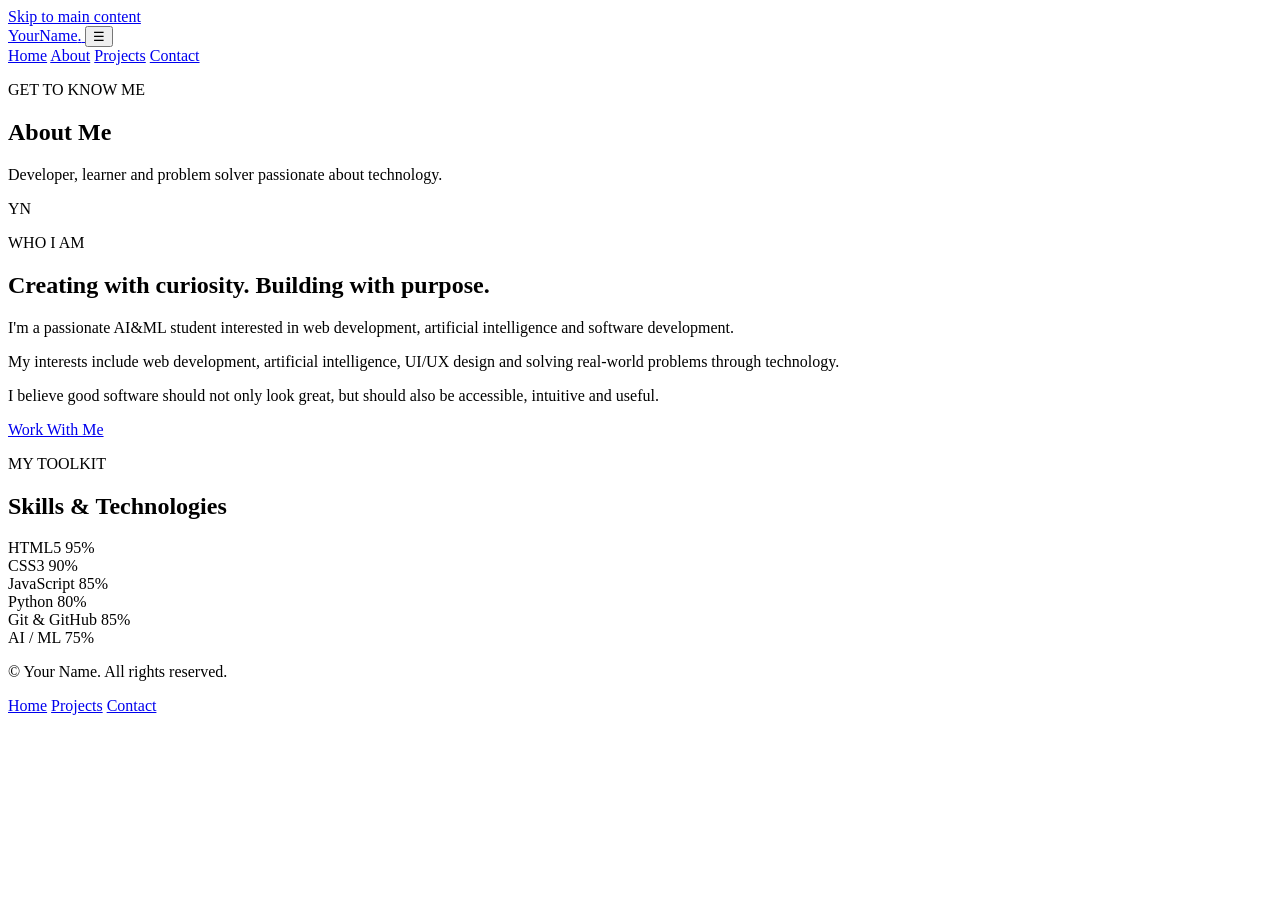
==== about.html @ 4ec587be "Add files via upload" ====
<!DOCTYPE html>
<html lang="en">
<head>

    <meta charset="UTF-8">
    <meta name="viewport" content="width=device-width, initial-scale=1.0">

    <meta name="description"
          content="Learn more about Vigneshwarane, a passionate web developer and technology enthusiast.">

    <meta name="author" content="Vigneshwaran">
    <meta name="robots" content="index, follow">

    <title>About | Vigneshwaran</title>

    <link rel="stylesheet" href="css/style.css">

</head>

<body>

<a class="skip-link" href="#main-content">
    Skip to main content
</a>

<header class="site-header">

    <div class="container nav-container">

        <a class="logo" href="index.html">
            YourName<span>.</span>
        </a>

        <button
            class="menu-toggle"
            type="button"
            aria-label="Open navigation menu"
            aria-expanded="false"
            aria-controls="primary-navigation">
            ☰
        </button>

        <nav id="primary-navigation"
             class="navigation"
             aria-label="Primary navigation">

            <a href="index.html">Home</a>
            <a class="active" href="about.html">About</a>
            <a href="projects.html">Projects</a>
            <a href="contact.html">Contact</a>

        </nav>

    </div>

</header>

<main id="main-content">

    <section class="page-hero" aria-labelledby="page-title">

        <div class="container">

            <p class="eyebrow">GET TO KNOW ME</p>

            <h1 id="page-title">
                About Me
            </h1>

            <p>
                Developer, learner and problem solver passionate
                about technology.
            </p>

        </div>

    </section>


    <section class="section">

        <div class="container about-grid">

            <div class="about-visual" aria-hidden="true">

                <div class="profile-placeholder">
                    <span>YN</span>
                </div>

            </div>

            <div class="about-content">

                <p class="eyebrow">WHO I AM</p>

                <h2>
                    Creating with curiosity.
                    Building with purpose.
                </h2>

                <p>
                    I'm a passionate AI&ML student interested in
    web development, artificial intelligence and software development.
                </p>

                <p>
                    My interests include web development, artificial
                    intelligence, UI/UX design and solving real-world
                    problems through technology.
                </p>

                <p>
                    I believe good software should not only look great,
                    but should also be accessible, intuitive and useful.
                </p>

                <a class="btn btn-primary" href="contact.html">
                    Work With Me
                </a>

            </div>

        </div>

    </section>


    <section class="section section-alt" aria-labelledby="skills-title">

        <div class="container">

            <div class="section-heading">

                <p class="eyebrow">MY TOOLKIT</p>

                <h2 id="skills-title">
                    Skills & Technologies
                </h2>

            </div>

            <div class="skills-grid">

                <div class="skill">
                    <div>
                        <span>HTML5</span>
                        <span>95%</span>
                    </div>
                    <div class="skill-bar">
                        <span style="width:95%"></span>
                    </div>
                </div>

                <div class="skill">
                    <div>
                        <span>CSS3</span>
                        <span>90%</span>
                    </div>
                    <div class="skill-bar">
                        <span style="width:90%"></span>
                    </div>
                </div>

                <div class="skill">
                    <div>
                        <span>JavaScript</span>
                        <span>85%</span>
                    </div>
                    <div class="skill-bar">
                        <span style="width:85%"></span>
                    </div>
                </div>

                <div class="skill">
                    <div>
                        <span>Python</span>
                        <span>80%</span>
                    </div>
                    <div class="skill-bar">
                        <span style="width:80%"></span>
                    </div>
                </div>

                <div class="skill">
                    <div>
                        <span>Git & GitHub</span>
                        <span>85%</span>
                    </div>
                    <div class="skill-bar">
                        <span style="width:85%"></span>
                    </div>
                </div>

                <div class="skill">
                    <div>
                        <span>AI / ML</span>
                        <span>75%</span>
                    </div>
                    <div class="skill-bar">
                        <span style="width:75%"></span>
                    </div>
                </div>

            </div>

        </div>

    </section>

</main>

<footer class="site-footer">

    <div class="container footer-content">

        <p>
            © <span id="year"></span> Your Name. All rights reserved.
        </p>

        <nav aria-label="Footer navigation">
            <a href="index.html">Home</a>
            <a href="projects.html">Projects</a>
            <a href="contact.html">Contact</a>
        </nav>

    </div>

</footer>

<script src="js/script.js"></script>

</body>
</html>
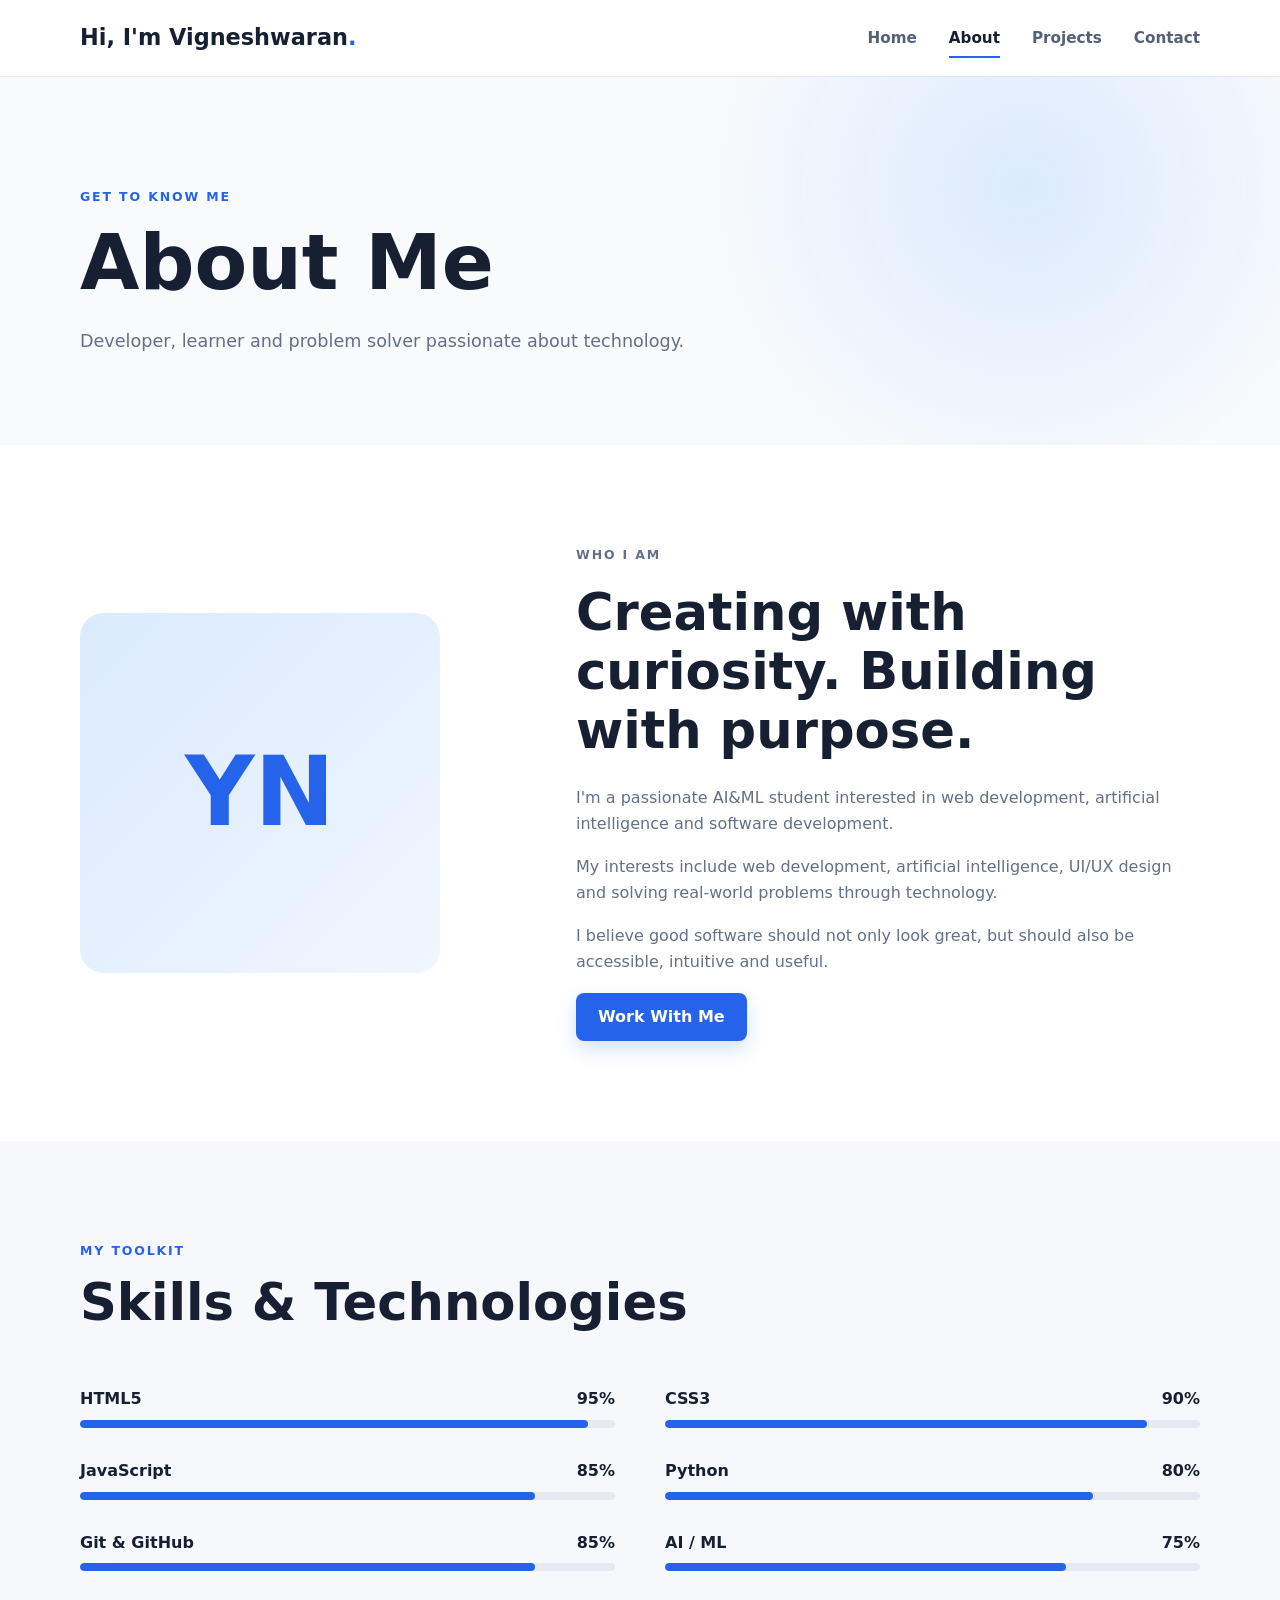
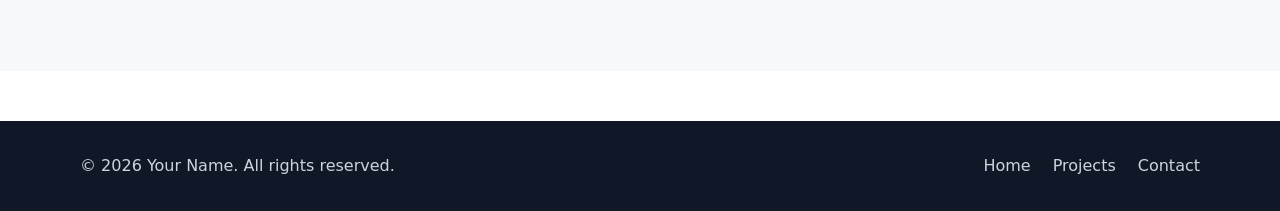
==== commit 75b5a00c: "Update about.html" ====
--- a/about.html
+++ b/about.html
@@ -28,7 +28,7 @@
     <div class="container nav-container">
 
         <a class="logo" href="index.html">
-            YourName<span>.</span>
+            Hi, I'm Vigneshwaran<span>.</span>
         </a>
 
         <button
@@ -230,4 +230,4 @@
 <script src="js/script.js"></script>
 
 </body>
-</html>+</html>
--- a/css/style.css
+++ b/css/style.css
@@ -0,0 +1,887 @@
+/* ================================
+   RESET
+================================ */
+
+* {
+    margin: 0;
+    padding: 0;
+    box-sizing: border-box;
+}
+
+html {
+    scroll-behavior: smooth;
+}
+
+body {
+    font-family: Inter, system-ui, -apple-system, BlinkMacSystemFont,
+        "Segoe UI", sans-serif;
+
+    line-height: 1.6;
+    color: #172033;
+    background: #ffffff;
+}
+
+img {
+    max-width: 100%;
+    display: block;
+}
+
+a {
+    color: inherit;
+    text-decoration: none;
+}
+
+button,
+input,
+textarea {
+    font: inherit;
+}
+
+
+/* ================================
+   ACCESSIBILITY
+================================ */
+
+.skip-link {
+    position: fixed;
+    top: -100px;
+    left: 20px;
+    z-index: 9999;
+
+    padding: 12px 18px;
+
+    background: #172033;
+    color: #ffffff;
+
+    border-radius: 6px;
+}
+
+.skip-link:focus {
+    top: 20px;
+}
+
+:focus-visible {
+    outline: 3px solid #2563eb;
+    outline-offset: 4px;
+}
+
+.visually-hidden {
+    position: absolute;
+    width: 1px;
+    height: 1px;
+    padding: 0;
+    margin: -1px;
+    overflow: hidden;
+    clip: rect(0, 0, 0, 0);
+    white-space: nowrap;
+    border: 0;
+}
+
+
+/* ================================
+   GLOBAL
+================================ */
+
+.container {
+    width: min(1120px, calc(100% - 40px));
+    margin-inline: auto;
+}
+
+.section {
+    padding: 100px 0;
+}
+
+.section-alt {
+    background: #f6f8fc;
+}
+
+.eyebrow {
+    margin-bottom: 12px;
+
+    font-size: 0.78rem;
+    font-weight: 800;
+    letter-spacing: 0.15em;
+
+    color: #2563eb;
+}
+
+h1,
+h2,
+h3 {
+    line-height: 1.15;
+}
+
+h1 {
+    font-size: clamp(2.7rem, 6vw, 5.2rem);
+}
+
+h2 {
+    font-size: clamp(2rem, 4vw, 3.2rem);
+}
+
+h3 {
+    font-size: 1.35rem;
+}
+
+
+/* ================================
+   HEADER
+================================ */
+
+.site-header {
+    position: sticky;
+    top: 0;
+    z-index: 1000;
+
+    background: rgba(255, 255, 255, 0.96);
+    border-bottom: 1px solid #e5e7eb;
+}
+
+.nav-container {
+    min-height: 76px;
+
+    display: flex;
+    align-items: center;
+    justify-content: space-between;
+}
+
+.logo {
+    font-size: 1.4rem;
+    font-weight: 900;
+}
+
+.logo span {
+    color: #2563eb;
+}
+
+.navigation {
+    display: flex;
+    align-items: center;
+    gap: 32px;
+}
+
+.navigation a {
+    position: relative;
+
+    font-size: 0.95rem;
+    font-weight: 600;
+
+    color: #536078;
+}
+
+.navigation a::after {
+    content: "";
+
+    position: absolute;
+    left: 0;
+    bottom: -8px;
+
+    width: 0;
+    height: 2px;
+
+    background: #2563eb;
+
+    transition: width 0.25s ease;
+}
+
+.navigation a:hover::after,
+.navigation a.active::after {
+    width: 100%;
+}
+
+.navigation a.active {
+    color: #172033;
+}
+
+.menu-toggle {
+    display: none;
+
+    border: 0;
+    background: transparent;
+
+    font-size: 1.7rem;
+    cursor: pointer;
+}
+
+
+/* ================================
+   HERO
+================================ */
+
+.hero {
+    min-height: calc(100vh - 76px);
+
+    display: flex;
+    align-items: center;
+
+    background:
+        radial-gradient(circle at 80% 20%, #dbeafe 0, transparent 28%),
+        #ffffff;
+}
+
+.hero-content {
+    display: grid;
+    grid-template-columns: 1.15fr 0.85fr;
+    gap: 80px;
+    align-items: center;
+}
+
+.hero h1 span {
+    display: block;
+    color: #2563eb;
+}
+
+.hero-description {
+    max-width: 620px;
+    margin: 28px 0;
+
+    font-size: 1.1rem;
+    color: #5d687d;
+}
+
+.hero-buttons {
+    display: flex;
+    gap: 14px;
+    flex-wrap: wrap;
+}
+
+
+/* ================================
+   BUTTONS
+================================ */
+
+.btn {
+    display: inline-flex;
+    align-items: center;
+    justify-content: center;
+
+    min-height: 48px;
+    padding: 0 22px;
+
+    border-radius: 8px;
+
+    font-weight: 700;
+
+    transition:
+        transform 0.2s ease,
+        box-shadow 0.2s ease;
+}
+
+.btn:hover {
+    transform: translateY(-2px);
+}
+
+.btn-primary {
+    color: #ffffff;
+    background: #2563eb;
+    box-shadow: 0 8px 20px rgba(37, 99, 235, 0.2);
+}
+
+.btn-secondary {
+    color: #172033;
+    background: #ffffff;
+    border: 1px solid #d9deea;
+}
+
+
+/* ================================
+   CODE CARD
+================================ */
+
+.code-window {
+    overflow: hidden;
+
+    border: 1px solid #dbe1ec;
+    border-radius: 14px;
+
+    background: #101827;
+
+    box-shadow: 0 25px 60px rgba(23, 32, 51, 0.15);
+}
+
+.window-bar {
+    display: flex;
+    gap: 7px;
+
+    padding: 14px;
+
+    background: #182235;
+}
+
+.window-bar span {
+    width: 10px;
+    height: 10px;
+
+    border-radius: 50%;
+    background: #738096;
+}
+
+.code-window pre {
+    padding: 28px;
+
+    overflow-x: auto;
+
+    color: #dce6f7;
+
+    font-size: 0.9rem;
+}
+
+
+/* ================================
+   STATS
+================================ */
+
+.stats {
+    border-top: 1px solid #e5e7eb;
+    border-bottom: 1px solid #e5e7eb;
+}
+
+.stats-grid {
+    display: grid;
+    grid-template-columns: repeat(3, 1fr);
+}
+
+.stat {
+    padding: 32px;
+    text-align: center;
+
+    border-right: 1px solid #e5e7eb;
+}
+
+.stat:last-child {
+    border-right: 0;
+}
+
+.stat strong {
+    display: block;
+
+    font-size: 2rem;
+}
+
+.stat span {
+    color: #6b7280;
+}
+
+
+/* ================================
+   SECTION HEADING
+================================ */
+
+.section-heading {
+    max-width: 680px;
+    margin-bottom: 55px;
+}
+
+.section-heading p:last-child {
+    margin-top: 18px;
+    color: #647087;
+}
+
+
+/* ================================
+   SERVICES
+================================ */
+
+.services-grid {
+    display: grid;
+    grid-template-columns: repeat(3, 1fr);
+    gap: 24px;
+}
+
+.service-card {
+    padding: 32px;
+
+    border: 1px solid #e1e6ef;
+    border-radius: 12px;
+
+    background: #ffffff;
+
+    transition:
+        transform 0.25s ease,
+        box-shadow 0.25s ease;
+}
+
+.service-card:hover {
+    transform: translateY(-5px);
+    box-shadow: 0 18px 40px rgba(23, 32, 51, 0.08);
+}
+
+.service-icon {
+    display: inline-flex;
+
+    width: 50px;
+    height: 50px;
+
+    align-items: center;
+    justify-content: center;
+
+    margin-bottom: 24px;
+
+    border-radius: 10px;
+
+    background: #eff6ff;
+    color: #2563eb;
+
+    font-weight: 800;
+}
+
+.service-card p {
+    margin-top: 12px;
+    color: #667085;
+}
+
+
+/* ================================
+   PAGE HERO
+================================ */
+
+.page-hero {
+    padding: 110px 0 90px;
+
+    background:
+        radial-gradient(circle at 80% 30%, #dbeafe 0, transparent 30%),
+        #f8fafc;
+}
+
+.page-hero p:last-child {
+    max-width: 650px;
+    margin-top: 20px;
+
+    color: #647087;
+    font-size: 1.1rem;
+}
+
+
+/* ================================
+   ABOUT
+================================ */
+
+.about-grid {
+    display: grid;
+    grid-template-columns: 0.8fr 1.2fr;
+    gap: 80px;
+    align-items: center;
+}
+
+.profile-placeholder {
+    aspect-ratio: 1;
+    max-width: 360px;
+
+    display: grid;
+    place-items: center;
+
+    border-radius: 24px;
+
+    background:
+        linear-gradient(135deg, #dbeafe, #eff6ff);
+
+    font-size: 6rem;
+    font-weight: 900;
+    color: #2563eb;
+}
+
+.about-content h2 {
+    margin-bottom: 25px;
+}
+
+.about-content p {
+    margin-bottom: 18px;
+    color: #647087;
+}
+
+
+/* ================================
+   SKILLS
+================================ */
+
+.skills-grid {
+    display: grid;
+    grid-template-columns: repeat(2, 1fr);
+    gap: 30px 50px;
+}
+
+.skill > div:first-child {
+    display: flex;
+    justify-content: space-between;
+
+    margin-bottom: 8px;
+
+    font-weight: 700;
+}
+
+.skill-bar {
+    height: 8px;
+
+    overflow: hidden;
+
+    border-radius: 20px;
+
+    background: #e6eaf0;
+}
+
+.skill-bar span {
+    display: block;
+    height: 100%;
+
+    border-radius: inherit;
+
+    background: #2563eb;
+}
+
+
+/* ================================
+   PROJECTS
+================================ */
+
+.projects-grid {
+    display: grid;
+    grid-template-columns: repeat(3, 1fr);
+    gap: 26px;
+}
+
+.project-card {
+    overflow: hidden;
+
+    border: 1px solid #e1e6ef;
+    border-radius: 14px;
+
+    background: #ffffff;
+
+    transition:
+        transform 0.25s ease,
+        box-shadow 0.25s ease;
+}
+
+.project-card:hover {
+    transform: translateY(-6px);
+    box-shadow: 0 20px 45px rgba(23, 32, 51, 0.1);
+}
+
+.project-image {
+    min-height: 220px;
+
+    display: grid;
+    place-items: center;
+
+    font-size: 3rem;
+    font-weight: 900;
+
+    color: #ffffff;
+}
+
+.project-one {
+    background: #1d4ed8;
+}
+
+.project-two {
+    background: #172033;
+}
+
+.project-three {
+    background: #475569;
+}
+
+.project-content {
+    padding: 28px;
+}
+
+.project-category {
+    font-size: 0.72rem;
+    font-weight: 800;
+    letter-spacing: 0.1em;
+
+    color: #2563eb;
+}
+
+.project-content h3 {
+    margin: 12px 0;
+}
+
+.project-content p {
+    color: #667085;
+}
+
+.tag-list {
+    display: flex;
+    gap: 7px;
+    flex-wrap: wrap;
+
+    margin: 20px 0;
+
+    list-style: none;
+}
+
+.tag-list li {
+    padding: 5px 9px;
+
+    border-radius: 5px;
+
+    background: #f0f4f9;
+
+    font-size: 0.75rem;
+    font-weight: 600;
+}
+
+.project-link {
+    color: #2563eb;
+    font-weight: 700;
+}
+
+
+/* ================================
+   CONTACT
+================================ */
+
+.contact-grid {
+    display: grid;
+    grid-template-columns: 0.8fr 1.2fr;
+    gap: 80px;
+}
+
+.contact-info h2 {
+    margin-bottom: 20px;
+}
+
+.contact-info > p:not(.eyebrow) {
+    margin-bottom: 35px;
+    color: #647087;
+}
+
+address {
+    font-style: normal;
+}
+
+.contact-item {
+    display: flex;
+    gap: 15px;
+    margin-bottom: 24px;
+}
+
+.contact-item > span {
+    width: 44px;
+    height: 44px;
+
+    display: grid;
+    place-items: center;
+
+    border-radius: 8px;
+
+    background: #eff6ff;
+    color: #2563eb;
+}
+
+.contact-item strong,
+.contact-item a,
+.contact-item div > span {
+    display: block;
+}
+
+.contact-item a {
+    margin-top: 3px;
+    color: #2563eb;
+}
+
+
+/* ================================
+   FORM
+================================ */
+
+.form-container {
+    padding: 35px;
+
+    border: 1px solid #e1e6ef;
+    border-radius: 14px;
+
+    background: #ffffff;
+}
+
+.form-group {
+    margin-bottom: 22px;
+}
+
+.form-group label {
+    display: block;
+
+    margin-bottom: 8px;
+
+    font-weight: 700;
+}
+
+.form-group input,
+.form-group textarea {
+    width: 100%;
+
+    padding: 13px 15px;
+
+    border: 1px solid #cfd6e2;
+    border-radius: 7px;
+
+    color: #172033;
+    background: #ffffff;
+
+    transition:
+        border-color 0.2s ease,
+        box-shadow 0.2s ease;
+}
+
+.form-group textarea {
+    resize: vertical;
+}
+
+.form-group input:focus,
+.form-group textarea:focus {
+    border-color: #2563eb;
+    box-shadow: 0 0 0 3px rgba(37, 99, 235, 0.12);
+    outline: none;
+}
+
+.form-group input[aria-invalid="true"],
+.form-group textarea[aria-invalid="true"] {
+    border-color: #b42318;
+}
+
+.form-error {
+    min-height: 22px;
+    margin-top: 5px;
+
+    color: #b42318;
+    font-size: 0.85rem;
+}
+
+.form-status {
+    margin-top: 18px;
+    font-weight: 700;
+}
+
+
+/* ================================
+   FOOTER
+================================ */
+
+.site-footer {
+    margin-top: 50px;
+
+    background: #101827;
+    color: #cbd5e1;
+}
+
+.footer-content {
+    min-height: 90px;
+
+    display: flex;
+    align-items: center;
+    justify-content: space-between;
+
+    gap: 20px;
+}
+
+.footer-content nav {
+    display: flex;
+    gap: 22px;
+}
+
+.footer-content a:hover {
+    color: #ffffff;
+}
+
+
+/* ================================
+   RESPONSIVE
+================================ */
+
+@media (max-width: 850px) {
+
+    .menu-toggle {
+        display: block;
+    }
+
+    .navigation {
+        position: absolute;
+
+        top: 76px;
+        left: 0;
+        right: 0;
+
+        display: none;
+        flex-direction: column;
+        align-items: stretch;
+
+        padding: 20px;
+
+        background: #ffffff;
+        border-bottom: 1px solid #e5e7eb;
+    }
+
+    .navigation.open {
+        display: flex;
+    }
+
+    .navigation a {
+        padding: 10px;
+    }
+
+    .hero-content,
+    .about-grid,
+    .contact-grid {
+        grid-template-columns: 1fr;
+        gap: 50px;
+    }
+
+    .services-grid,
+    .projects-grid {
+        grid-template-columns: 1fr;
+    }
+
+    .hero {
+        padding: 80px 0;
+    }
+
+    .stats-grid {
+        grid-template-columns: 1fr;
+    }
+
+    .stat {
+        border-right: 0;
+        border-bottom: 1px solid #e5e7eb;
+    }
+
+    .stat:last-child {
+        border-bottom: 0;
+    }
+
+    .skills-grid {
+        grid-template-columns: 1fr;
+    }
+
+    .profile-placeholder {
+        max-width: 280px;
+    }
+
+    .footer-content {
+        padding: 25px 0;
+
+        flex-direction: column;
+        text-align: center;
+    }
+
+}
+
+
+/* ================================
+   REDUCED MOTION
+================================ */
+
+@media (prefers-reduced-motion: reduce) {
+
+    html {
+        scroll-behavior: auto;
+    }
+
+    *,
+    *::before,
+    *::after {
+        transition: none !important;
+        animation: none !important;
+    }
+
+}
